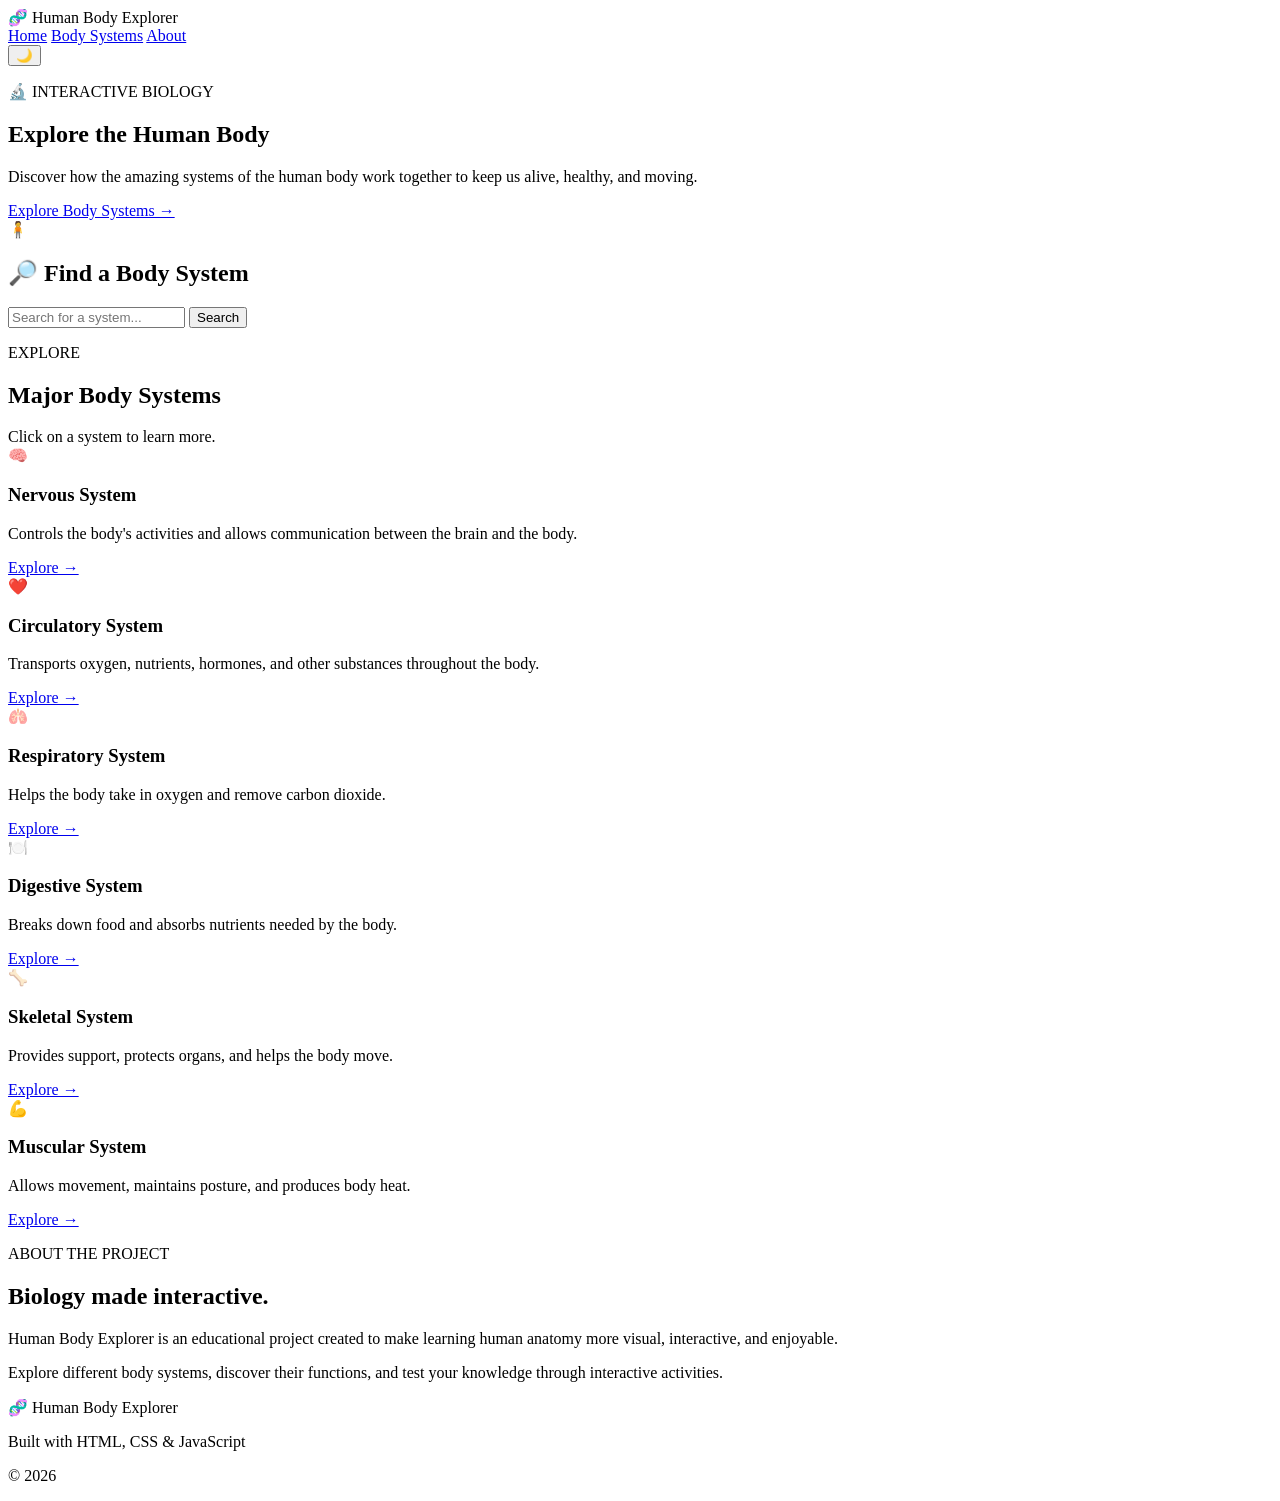
==== index.html @ b9c08f8f "Create index.html" ====
<!DOCTYPE html>
<html lang="en">
<head>
    <meta charset="UTF-8">
    <meta name="viewport" content="width=device-width, initial-scale=1.0">

    <title>Human Body Explorer 🧬</title>

    <link rel="stylesheet" href="style.css">
</head>

<body>

    <!-- =========================
         NAVIGATION BAR
    ========================== -->

    <header class="navbar">

        <div class="logo">
            🧬 Human Body Explorer
        </div>

        <nav>
            <a href="#home">Home</a>
            <a href="#systems">Body Systems</a>
            <a href="#about">About</a>
        </nav>

        <button id="themeButton">🌙</button>

    </header>


    <!-- =========================
         HERO SECTION
    ========================== -->

    <main>

        <section id="home" class="hero">

            <div class="hero-text">

                <p class="small-title">
                    🔬 INTERACTIVE BIOLOGY
                </p>

                <h1>
                    Explore the
                    <span>Human Body</span>
                </h1>

                <p>
                    Discover how the amazing systems of the human body
                    work together to keep us alive, healthy, and moving.
                </p>

                <a href="#systems" class="explore-button">
                    Explore Body Systems →
                </a>

            </div>


            <div class="hero-visual">

                <div class="body-circle">
                    🧍
                </div>

            </div>

        </section>


        <!-- =========================
             SEARCH SECTION
        ========================== -->

        <section class="search-section">

            <h2>🔎 Find a Body System</h2>

            <div class="search-box">

                <input
                    type="text"
                    id="searchInput"
                    placeholder="Search for a system..."
                >

                <button id="searchButton">
                    Search
                </button>

            </div>

        </section>


        <!-- =========================
             BODY SYSTEMS
        ========================== -->

        <section id="systems" class="systems-section">

            <div class="section-heading">

                <p>EXPLORE</p>

                <h2>
                    Major Body Systems
                </h2>

                <span>
                    Click on a system to learn more.
                </span>

            </div>


            <div class="system-grid">


                <!-- Nervous System -->

                <article class="system-card">

                    <div class="system-icon">
                        🧠
                    </div>

                    <h3>
                        Nervous System
                    </h3>

                    <p>
                        Controls the body's activities and allows
                        communication between the brain and the body.
                    </p>

                    <a href="pages/brain.html">
                        Explore →
                    </a>

                </article>


                <!-- Circulatory System -->

                <article class="system-card">

                    <div class="system-icon">
                        ❤️
                    </div>

                    <h3>
                        Circulatory System
                    </h3>

                    <p>
                        Transports oxygen, nutrients, hormones,
                        and other substances throughout the body.
                    </p>

                    <a href="pages/heart.html">
                        Explore →
                    </a>

                </article>


                <!-- Respiratory System -->

                <article class="system-card">

                    <div class="system-icon">
                        🫁
                    </div>

                    <h3>
                        Respiratory System
                    </h3>

                    <p>
                        Helps the body take in oxygen and remove
                        carbon dioxide.
                    </p>

                    <a href="pages/lungs.html">
                        Explore →
                    </a>

                </article>


                <!-- Digestive System -->

                <article class="system-card">

                    <div class="system-icon">
                        🍽️
                    </div>

                    <h3>
                        Digestive System
                    </h3>

                    <p>
                        Breaks down food and absorbs nutrients
                        needed by the body.
                    </p>

                    <a href="pages/digestive.html">
                        Explore →
                    </a>

                </article>


                <!-- Skeletal System -->

                <article class="system-card">

                    <div class="system-icon">
                        🦴
                    </div>

                    <h3>
                        Skeletal System
                    </h3>

                    <p>
                        Provides support, protects organs, and
                        helps the body move.
                    </p>

                    <a href="pages/skeletal.html">
                        Explore →
                    </a>

                </article>


                <!-- Muscular System -->

                <article class="system-card">

                    <div class="system-icon">
                        💪
                    </div>

                    <h3>
                        Muscular System
                    </h3>

                    <p>
                        Allows movement, maintains posture,
                        and produces body heat.
                    </p>

                    <a href="pages/muscular.html">
                        Explore →
                    </a>

                </article>


            </div>

        </section>


        <!-- =========================
             ABOUT SECTION
        ========================== -->

        <section id="about" class="about-section">

            <div>

                <p class="small-title">
                    ABOUT THE PROJECT
                </p>

                <h2>
                    Biology made interactive.
                </h2>

                <p>
                    Human Body Explorer is an educational project
                    created to make learning human anatomy more
                    visual, interactive, and enjoyable.
                </p>

                <p>
                    Explore different body systems, discover their
                    functions, and test your knowledge through
                    interactive activities.
                </p>

            </div>

        </section>


    </main>


    <!-- =========================
         FOOTER
    ========================== -->

    <footer>

        <p>
            🧬 Human Body Explorer
        </p>

        <p>
            Built with HTML, CSS & JavaScript
        </p>

        <p>
            © 2026
        </p>

    </footer>


    <!-- JavaScript -->

    <script src="script.js"></script>

</body>
</html>
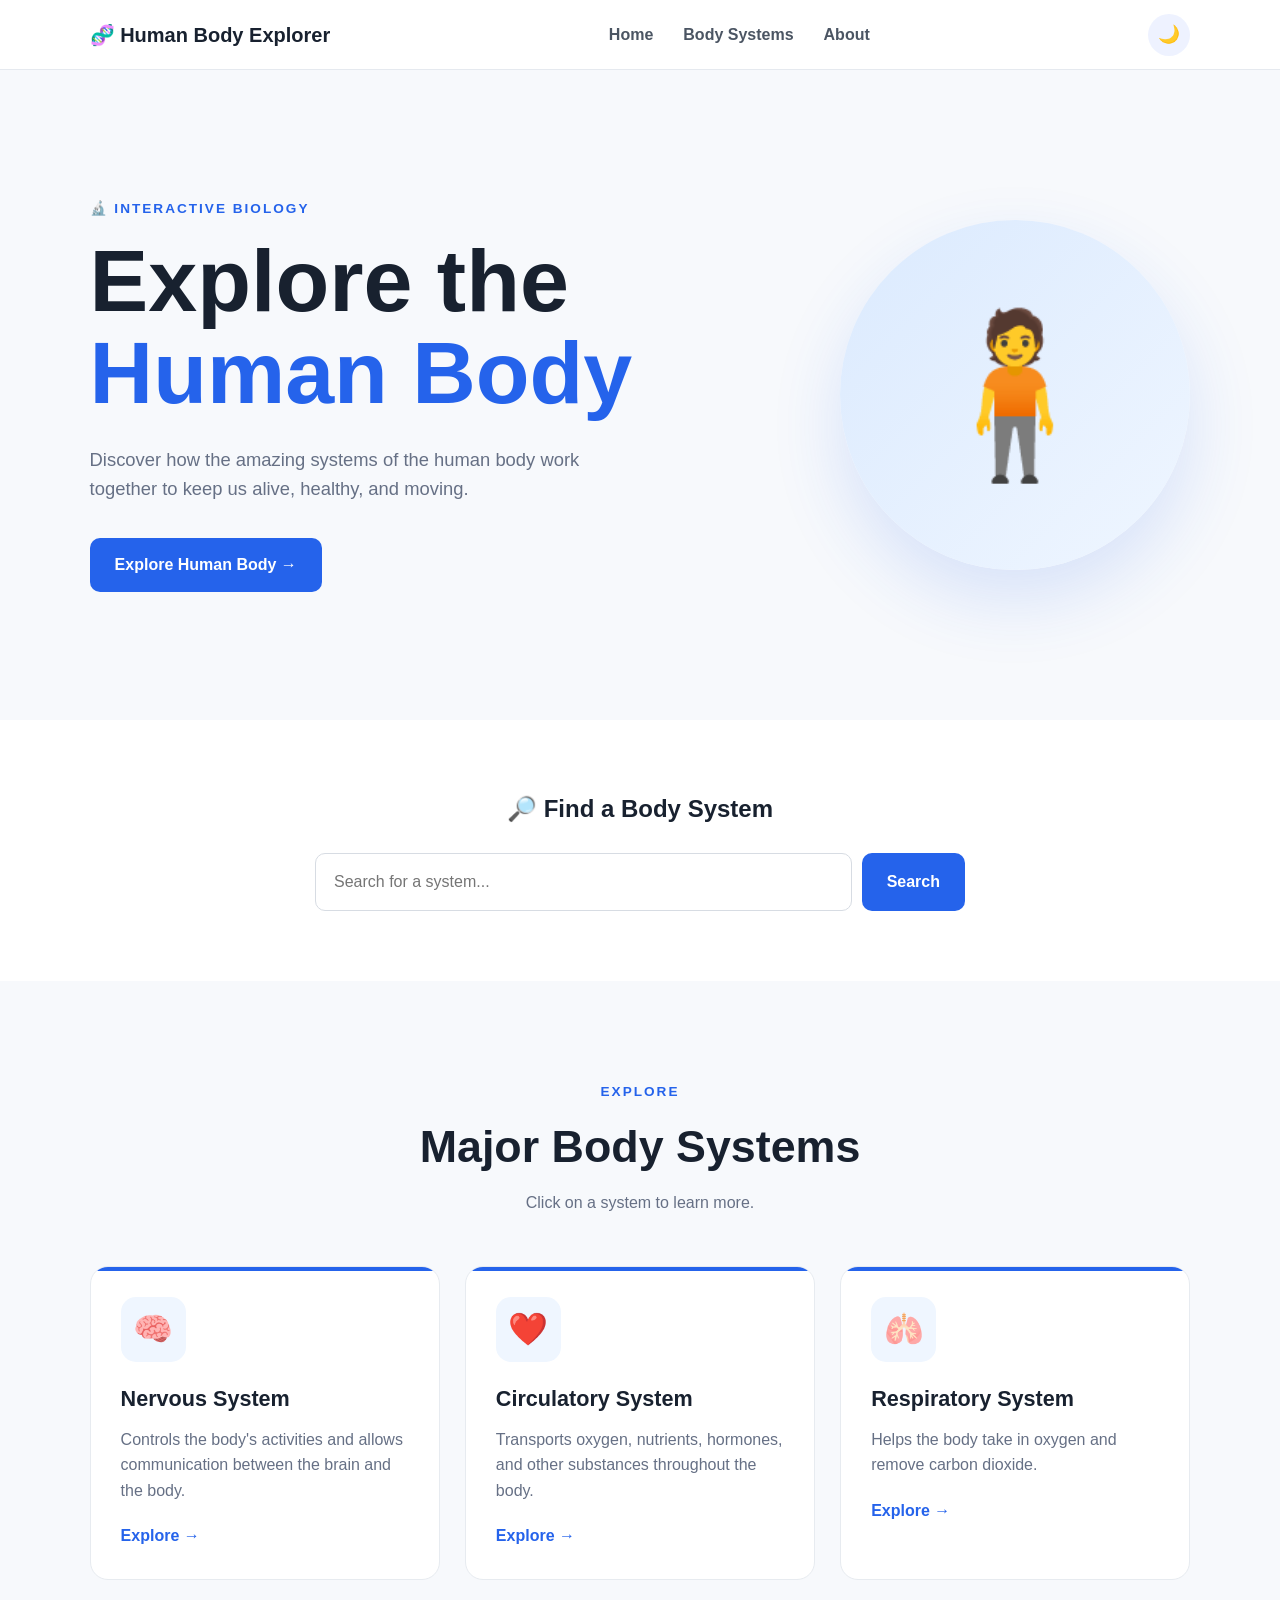
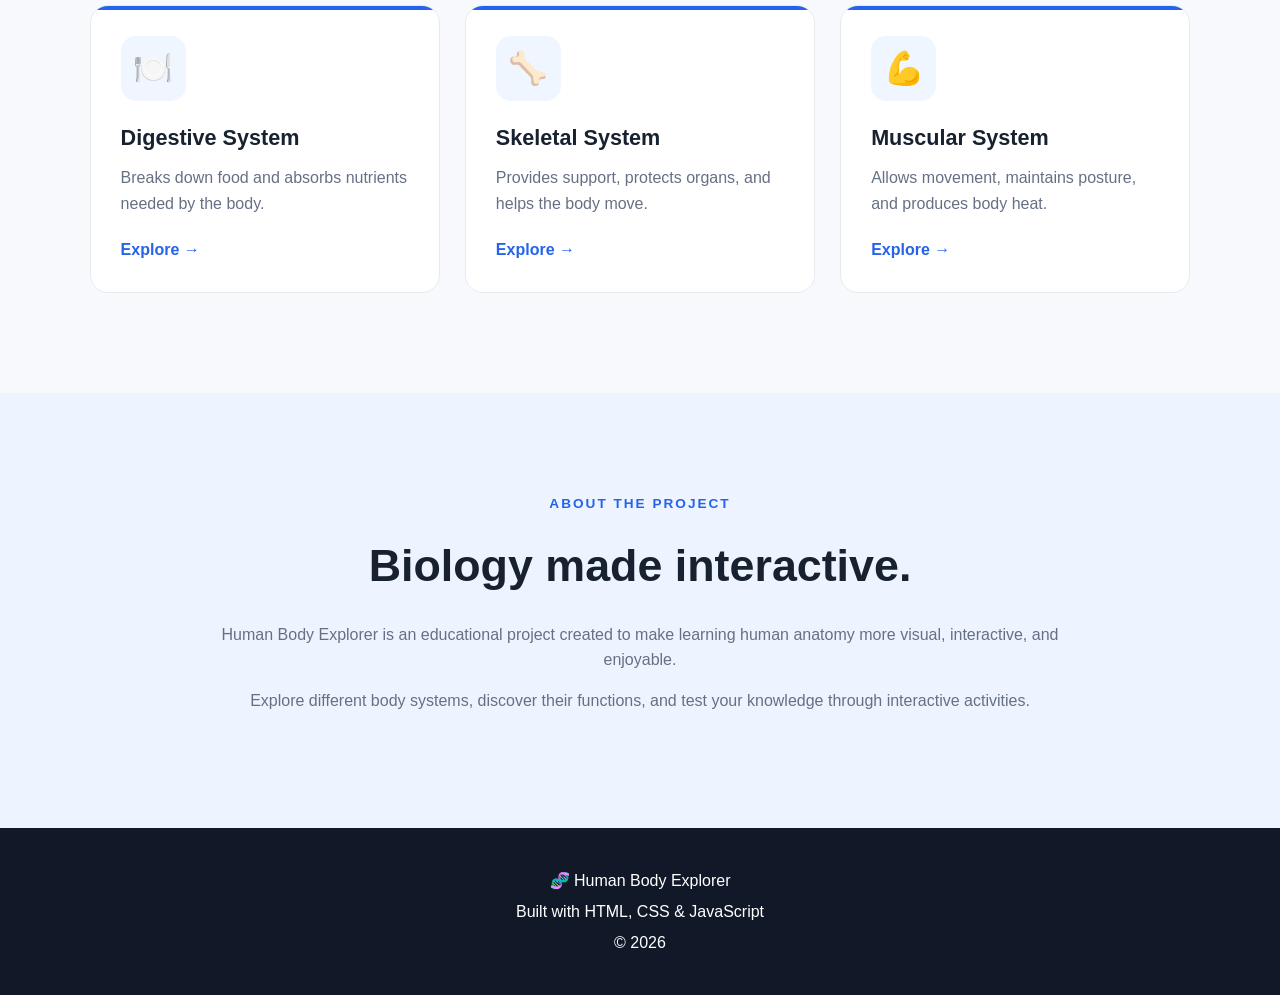
==== commit 59199b0e: "Update link to explore human body page" ====
--- a/index.html
+++ b/index.html
@@ -56,8 +56,8 @@
                     work together to keep us alive, healthy, and moving.
                 </p>
 
-                <a href="#systems" class="explore-button">
-                    Explore Body Systems →
+                <a href="pages/human-body.html" class="explore-button">
+                    Explore Human Body →
                 </a>
 
             </div>
--- a/style.css
+++ b/style.css
@@ -0,0 +1,609 @@
+/* =========================================================
+   HUMAN BODY EXPLORER
+   MAIN STYLESHEET
+========================================================= */
+
+/* =========================
+   GLOBAL
+========================= */
+
+* {
+    margin: 0;
+    padding: 0;
+    box-sizing: border-box;
+    scroll-behavior: smooth;
+}
+
+body {
+    font-family: Arial, Helvetica, sans-serif;
+    background: #f7f9fc;
+    color: #18212f;
+    line-height: 1.6;
+    transition: 0.3s ease;
+}
+
+a {
+    text-decoration: none;
+    color: inherit;
+}
+
+button,
+input {
+    font: inherit;
+}
+
+
+/* =========================
+   NAVBAR
+========================= */
+
+.navbar {
+    position: sticky;
+    top: 0;
+    z-index: 1000;
+
+    height: 70px;
+
+    display: flex;
+    align-items: center;
+    justify-content: space-between;
+
+    padding: 0 7%;
+
+    background: rgba(255, 255, 255, 0.95);
+    backdrop-filter: blur(10px);
+
+    border-bottom: 1px solid #e5e9ef;
+}
+
+.logo {
+    font-size: 1.25rem;
+    font-weight: 700;
+}
+
+.navbar nav {
+    display: flex;
+    gap: 30px;
+}
+
+.navbar nav a {
+    font-weight: 600;
+    color: #4b5563;
+    transition: 0.25s ease;
+}
+
+.navbar nav a:hover {
+    color: #2563eb;
+}
+
+#themeButton {
+    border: none;
+    background: #eef2ff;
+
+    width: 42px;
+    height: 42px;
+
+    border-radius: 50%;
+
+    cursor: pointer;
+    font-size: 1.1rem;
+
+    transition: 0.25s ease;
+}
+
+#themeButton:hover {
+    transform: rotate(15deg) scale(1.05);
+}
+
+
+/* =========================
+   HERO
+========================= */
+
+.hero {
+    min-height: 650px;
+
+    padding: 80px 7%;
+
+    display: flex;
+    align-items: center;
+    justify-content: space-between;
+
+    gap: 50px;
+}
+
+.hero-text {
+    max-width: 620px;
+}
+
+.small-title {
+    color: #2563eb;
+    font-weight: 700;
+    letter-spacing: 2px;
+    font-size: 0.85rem;
+
+    margin-bottom: 15px;
+}
+
+.hero h1 {
+    font-size: clamp(3rem, 7vw, 5.5rem);
+    line-height: 1.05;
+
+    margin-bottom: 25px;
+}
+
+.hero h1 span {
+    color: #2563eb;
+}
+
+.hero-text > p:not(.small-title) {
+    font-size: 1.15rem;
+    color: #667085;
+
+    max-width: 560px;
+
+    margin-bottom: 35px;
+}
+
+.explore-button {
+    display: inline-block;
+
+    padding: 14px 25px;
+
+    background: #2563eb;
+    color: white;
+
+    border-radius: 10px;
+
+    font-weight: 700;
+
+    transition: 0.25s ease;
+}
+
+.explore-button:hover {
+    transform: translateY(-3px);
+    box-shadow: 0 12px 25px rgba(37, 99, 235, 0.25);
+}
+
+
+/* =========================
+   HERO VISUAL
+========================= */
+
+.hero-visual {
+    display: flex;
+    justify-content: center;
+    align-items: center;
+
+    min-width: 350px;
+}
+
+.body-circle {
+    width: 350px;
+    height: 350px;
+
+    border-radius: 50%;
+
+    display: flex;
+    justify-content: center;
+    align-items: center;
+
+    font-size: 10rem;
+
+    background: linear-gradient(
+        135deg,
+        #dbeafe,
+        #eff6ff
+    );
+
+    box-shadow:
+        0 30px 70px rgba(37, 99, 235, 0.15);
+
+    animation: floating 4s ease-in-out infinite;
+}
+
+@keyframes floating {
+
+    0% {
+        transform: translateY(0);
+    }
+
+    50% {
+        transform: translateY(-15px);
+    }
+
+    100% {
+        transform: translateY(0);
+    }
+}
+
+
+/* =========================
+   SEARCH
+========================= */
+
+.search-section {
+    padding: 70px 7%;
+
+    text-align: center;
+
+    background: white;
+}
+
+.search-section h2 {
+    margin-bottom: 25px;
+}
+
+.search-box {
+    max-width: 650px;
+
+    margin: auto;
+
+    display: flex;
+
+    gap: 10px;
+}
+
+.search-box input {
+    flex: 1;
+
+    padding: 15px 18px;
+
+    border: 1px solid #d7dce3;
+    border-radius: 10px;
+
+    outline: none;
+
+    background: white;
+}
+
+.search-box input:focus {
+    border-color: #2563eb;
+}
+
+.search-box button {
+    padding: 0 25px;
+
+    border: none;
+    border-radius: 10px;
+
+    background: #2563eb;
+    color: white;
+
+    font-weight: 700;
+
+    cursor: pointer;
+}
+
+
+/* =========================
+   SYSTEMS SECTION
+========================= */
+
+.systems-section {
+    padding: 100px 7%;
+}
+
+.section-heading {
+    text-align: center;
+
+    margin-bottom: 50px;
+}
+
+.section-heading p {
+    color: #2563eb;
+
+    font-size: 0.85rem;
+
+    letter-spacing: 2px;
+
+    font-weight: 700;
+}
+
+.section-heading h2 {
+    font-size: 2.8rem;
+
+    margin: 8px 0;
+}
+
+.section-heading span {
+    color: #667085;
+}
+
+
+/* =========================
+   SYSTEM GRID
+========================= */
+
+.system-grid {
+    display: grid;
+
+    grid-template-columns:
+        repeat(3, 1fr);
+
+    gap: 25px;
+
+    max-width: 1200px;
+
+    margin: auto;
+}
+
+
+/* =========================
+   SYSTEM CARD
+========================= */
+
+.system-card {
+    background: white;
+
+    padding: 30px;
+
+    border-radius: 18px;
+
+    border: 1px solid #e7ebf0;
+
+    transition:
+        transform 0.3s ease,
+        box-shadow 0.3s ease;
+
+    position: relative;
+    overflow: hidden;
+}
+
+.system-card::before {
+    content: "";
+
+    position: absolute;
+
+    top: 0;
+    left: 0;
+
+    width: 100%;
+    height: 4px;
+
+    background: #2563eb;
+}
+
+.system-card:hover {
+    transform: translateY(-8px);
+
+    box-shadow:
+        0 20px 40px rgba(15, 23, 42, 0.08);
+}
+
+.system-icon {
+    width: 65px;
+    height: 65px;
+
+    display: flex;
+    align-items: center;
+    justify-content: center;
+
+    border-radius: 15px;
+
+    background: #eff6ff;
+
+    font-size: 2rem;
+
+    margin-bottom: 20px;
+}
+
+.system-card h3 {
+    font-size: 1.35rem;
+
+    margin-bottom: 10px;
+}
+
+.system-card p {
+    color: #667085;
+
+    margin-bottom: 20px;
+}
+
+.system-card a {
+    color: #2563eb;
+
+    font-weight: 700;
+}
+
+
+/* =========================
+   ABOUT
+========================= */
+
+.about-section {
+    padding: 100px 7%;
+
+    background: #eef4ff;
+}
+
+.about-section > div {
+    max-width: 850px;
+
+    margin: auto;
+
+    text-align: center;
+}
+
+.about-section h2 {
+    font-size: 2.8rem;
+
+    margin-bottom: 20px;
+}
+
+.about-section p:not(.small-title) {
+    color: #667085;
+
+    margin-bottom: 15px;
+}
+
+
+/* =========================
+   FOOTER
+========================= */
+
+footer {
+    padding: 35px 7%;
+
+    text-align: center;
+
+    background: #111827;
+
+    color: white;
+}
+
+footer p {
+    margin: 5px 0;
+}
+
+
+/* =========================
+   DARK MODE
+========================= */
+
+body.dark-mode {
+    background: #0f172a;
+    color: #f8fafc;
+}
+
+body.dark-mode .navbar {
+    background: rgba(15, 23, 42, 0.95);
+    border-color: #263449;
+}
+
+body.dark-mode .navbar nav a {
+    color: #cbd5e1;
+}
+
+body.dark-mode .navbar nav a:hover {
+    color: #60a5fa;
+}
+
+body.dark-mode #themeButton {
+    background: #1e293b;
+}
+
+body.dark-mode .hero-text > p:not(.small-title) {
+    color: #94a3b8;
+}
+
+body.dark-mode .body-circle {
+    background: linear-gradient(
+        135deg,
+        #1e293b,
+        #172554
+    );
+}
+
+body.dark-mode .search-section {
+    background: #111827;
+}
+
+body.dark-mode .search-box input {
+    background: #1e293b;
+    border-color: #334155;
+    color: white;
+}
+
+body.dark-mode .system-card {
+    background: #111827;
+    border-color: #263449;
+}
+
+body.dark-mode .system-card p {
+    color: #94a3b8;
+}
+
+body.dark-mode .system-icon {
+    background: #1e293b;
+}
+
+body.dark-mode .section-heading span {
+    color: #94a3b8;
+}
+
+body.dark-mode .about-section {
+    background: #172554;
+}
+
+body.dark-mode .about-section p:not(.small-title) {
+    color: #cbd5e1;
+}
+
+
+/* =========================
+   RESPONSIVE DESIGN
+========================= */
+
+@media (max-width: 900px) {
+
+    .hero {
+        flex-direction: column;
+
+        text-align: center;
+
+        padding-top: 60px;
+    }
+
+    .hero-text {
+        max-width: 700px;
+    }
+
+    .hero-visual {
+        min-width: auto;
+    }
+
+    .system-grid {
+        grid-template-columns:
+            repeat(2, 1fr);
+    }
+
+}
+
+
+@media (max-width: 650px) {
+
+    .navbar {
+        padding: 0 5%;
+    }
+
+    .navbar nav {
+        display: none;
+    }
+
+    .hero {
+        padding: 60px 5%;
+    }
+
+    .body-circle {
+        width: 260px;
+        height: 260px;
+
+        font-size: 7rem;
+    }
+
+    .systems-section {
+        padding: 70px 5%;
+    }
+
+    .system-grid {
+        grid-template-columns: 1fr;
+    }
+
+    .search-section {
+        padding: 60px 5%;
+    }
+
+    .search-box {
+        flex-direction: column;
+    }
+
+    .search-box button {
+        padding: 14px;
+    }
+
+    .about-section {
+        padding: 70px 5%;
+    }
+
+}
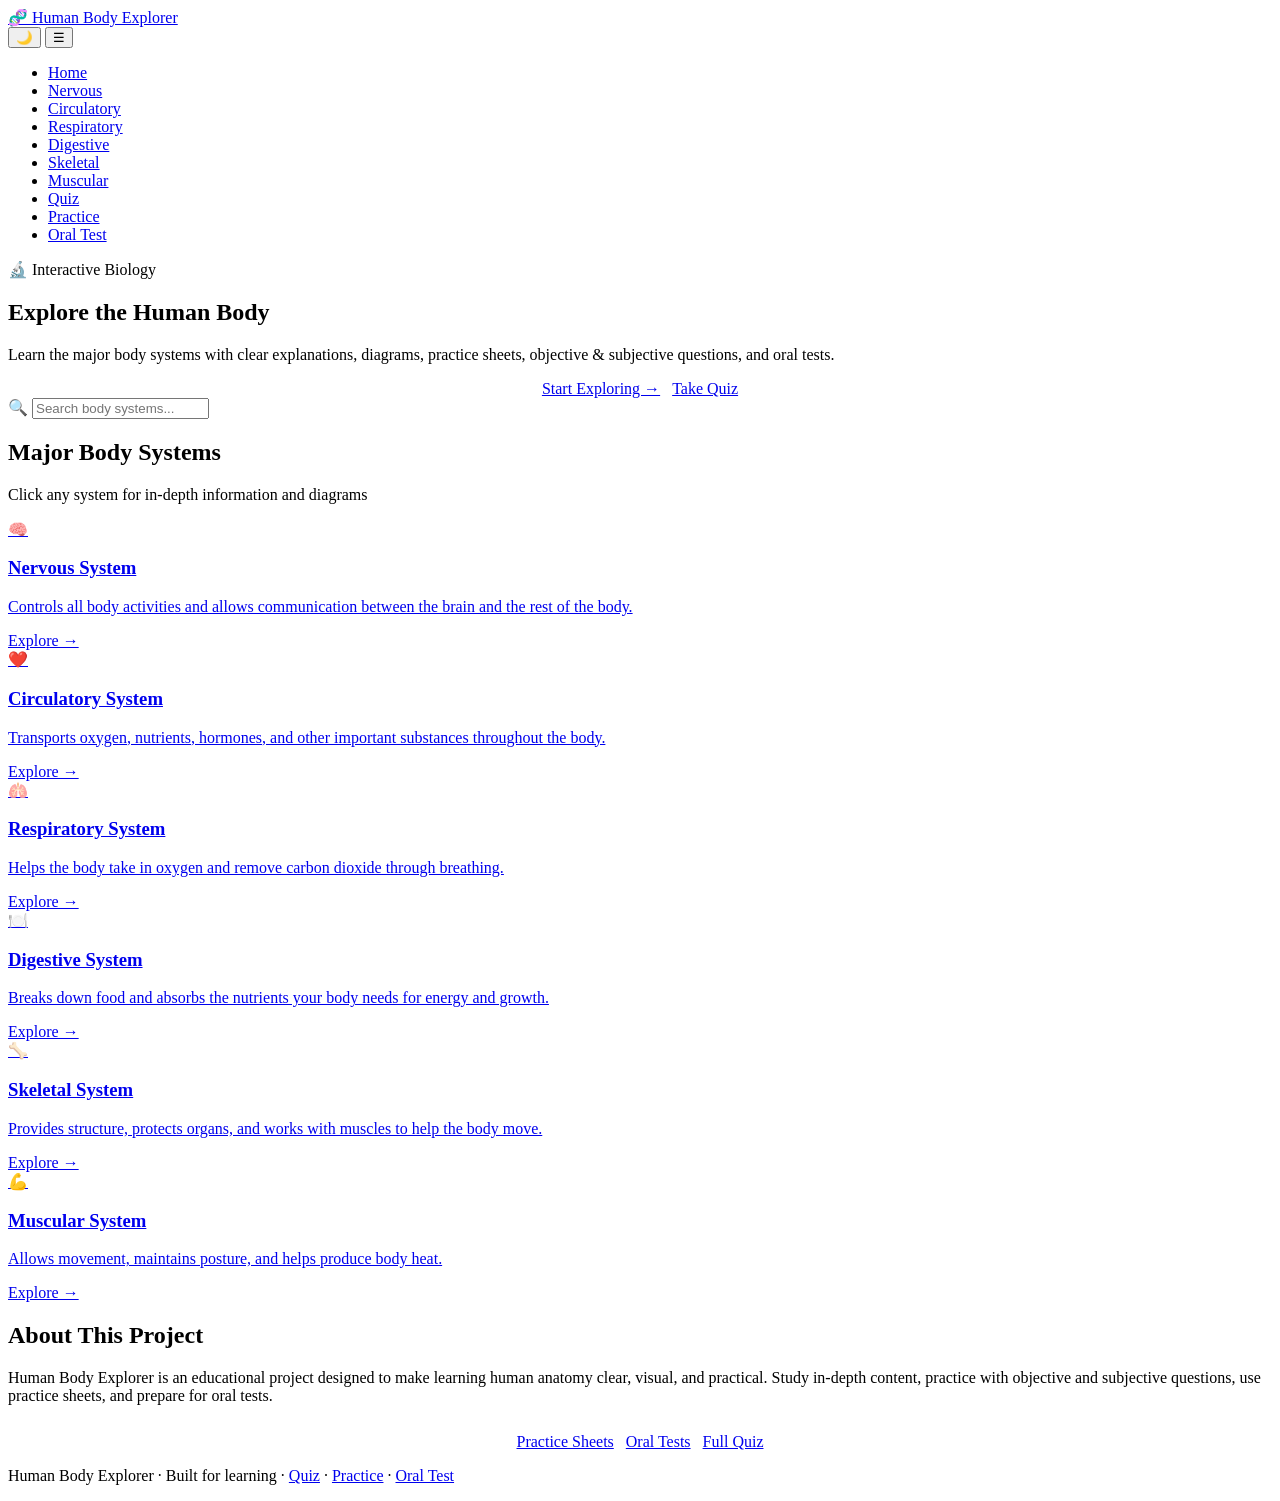
==== commit 2cc80ce1: "Update index.html" ====
--- a/index.html
+++ b/index.html
@@ -1,337 +1,142 @@
 <!DOCTYPE html>
 <html lang="en">
 <head>
-    <meta charset="UTF-8">
-    <meta name="viewport" content="width=device-width, initial-scale=1.0">
+  <meta charset="UTF-8" />
+  <meta name="viewport" content="width=device-width, initial-scale=1.0" />
+  <title>Human Body Explorer 🧬</title>
+  <meta name="description" content="Explore the major systems of the human body with in-depth info, diagrams, practice sheets, and quizzes." />
+  <link rel="preconnect" href="https://fonts.googleapis.com" />
+  <link rel="preconnect" href="https://fonts.gstatic.com" crossorigin />
+  <link href="https://fonts.googleapis.com/css2?family=Inter:wght@400;500;600;700&display=swap" rel="stylesheet" />
+  <link rel="stylesheet" href="css/style.css" />
+</head>
+<body>
+  <nav class="navbar">
+    <div class="container nav-inner">
+      <a href="index.html" class="logo">
+        <span class="logo-icon">🧬</span>
+        <span>Human Body Explorer</span>
+      </a>
 
-    <title>Human Body Explorer 🧬</title>
+      <div class="nav-actions">
+        <button class="theme-toggle" id="themeToggle" aria-label="Toggle dark mode">🌙</button>
+        <button class="menu-btn" id="menuBtn" aria-label="Toggle menu">☰</button>
+      </div>
 
-    <link rel="stylesheet" href="style.css">
-</head>
+      <ul class="nav-links" id="navLinks">
+        <li><a href="index.html" class="active">Home</a></li>
+        <li><a href="pages/nervous.html">Nervous</a></li>
+        <li><a href="pages/circulatory.html">Circulatory</a></li>
+        <li><a href="pages/respiratory.html">Respiratory</a></li>
+        <li><a href="pages/digestive.html">Digestive</a></li>
+        <li><a href="pages/skeletal.html">Skeletal</a></li>
+        <li><a href="pages/muscular.html">Muscular</a></li>
+        <li><a href="quiz.html">Quiz</a></li>
+        <li><a href="practice.html">Practice</a></li>
+        <li><a href="oral.html">Oral Test</a></li>
+      </ul>
+    </div>
+  </nav>
 
-<body>
+  <section class="hero">
+    <div class="container">
+      <div class="hero-badge">🔬 Interactive Biology</div>
+      <h1>Explore the Human Body</h1>
+      <p>
+        Learn the major body systems with clear explanations, diagrams, practice sheets, objective & subjective questions, and oral tests.
+      </p>
+      <div style="display:flex; gap:12px; justify-content:center; flex-wrap:wrap;">
+        <a href="#systems" class="btn btn-primary">Start Exploring →</a>
+        <a href="quiz.html" class="btn btn-outline">Take Quiz</a>
+      </div>
+    </div>
+  </section>
 
-    <!-- =========================
-         NAVIGATION BAR
-    ========================== -->
+  <section class="search-section">
+    <div class="container">
+      <div class="search-box">
+        <span class="search-icon">🔍</span>
+        <input type="text" id="searchInput" placeholder="Search body systems..." autocomplete="off" />
+      </div>
+    </div>
+  </section>
 
-    <header class="navbar">
+  <section class="systems-section" id="systems">
+    <div class="container">
+      <div class="section-header">
+        <h2>Major Body Systems</h2>
+        <p>Click any system for in-depth information and diagrams</p>
+      </div>
 
-        <div class="logo">
-            🧬 Human Body Explorer
+      <div class="systems-grid" id="systemsGrid">
+        <a href="pages/nervous.html" class="system-card" data-keywords="nervous brain nerves signals control communication neurons">
+          <div class="system-icon icon-nervous">🧠</div>
+          <h3>Nervous System</h3>
+          <p>Controls all body activities and allows communication between the brain and the rest of the body.</p>
+          <span class="card-link">Explore →</span>
+        </a>
+
+        <a href="pages/circulatory.html" class="system-card" data-keywords="circulatory heart blood vessels oxygen nutrients transport">
+          <div class="system-icon icon-circulatory">❤️</div>
+          <h3>Circulatory System</h3>
+          <p>Transports oxygen, nutrients, hormones, and other important substances throughout the body.</p>
+          <span class="card-link">Explore →</span>
+        </a>
+
+        <a href="pages/respiratory.html" class="system-card" data-keywords="respiratory lungs breathing oxygen carbon dioxide alveoli">
+          <div class="system-icon icon-respiratory">🫁</div>
+          <h3>Respiratory System</h3>
+          <p>Helps the body take in oxygen and remove carbon dioxide through breathing.</p>
+          <span class="card-link">Explore →</span>
+        </a>
+
+        <a href="pages/digestive.html" class="system-card" data-keywords="digestive stomach food nutrients energy intestine">
+          <div class="system-icon icon-digestive">🍽️</div>
+          <h3>Digestive System</h3>
+          <p>Breaks down food and absorbs the nutrients your body needs for energy and growth.</p>
+          <span class="card-link">Explore →</span>
+        </a>
+
+        <a href="pages/skeletal.html" class="system-card" data-keywords="skeletal bones skeleton support protect movement joints">
+          <div class="system-icon icon-skeletal">🦴</div>
+          <h3>Skeletal System</h3>
+          <p>Provides structure, protects organs, and works with muscles to help the body move.</p>
+          <span class="card-link">Explore →</span>
+        </a>
+
+        <a href="pages/muscular.html" class="system-card" data-keywords="muscular muscles movement posture heat skeletal smooth cardiac">
+          <div class="system-icon icon-muscular">💪</div>
+          <h3>Muscular System</h3>
+          <p>Allows movement, maintains posture, and helps produce body heat.</p>
+          <span class="card-link">Explore →</span>
+        </a>
+      </div>
+    </div>
+  </section>
+
+  <section class="about-section">
+    <div class="container">
+      <div class="about-content">
+        <h2>About This Project</h2>
+        <p>
+          Human Body Explorer is an educational project designed to make learning human anatomy clear, visual, and practical.
+          Study in-depth content, practice with objective and subjective questions, use practice sheets, and prepare for oral tests.
+        </p>
+        <div style="margin-top:28px; display:flex; gap:12px; justify-content:center; flex-wrap:wrap;">
+          <a href="practice.html" class="btn btn-outline btn-sm">Practice Sheets</a>
+          <a href="oral.html" class="btn btn-outline btn-sm">Oral Tests</a>
+          <a href="quiz.html" class="btn btn-outline btn-sm">Full Quiz</a>
         </div>
+      </div>
+    </div>
+  </section>
 
-        <nav>
-            <a href="#home">Home</a>
-            <a href="#systems">Body Systems</a>
-            <a href="#about">About</a>
-        </nav>
+  <footer class="footer">
+    <div class="container">
+      <p>Human Body Explorer · Built for learning · <a href="quiz.html">Quiz</a> · <a href="practice.html">Practice</a> · <a href="oral.html">Oral Test</a></p>
+    </div>
+  </footer>
 
-        <button id="themeButton">🌙</button>
-
-    </header>
-
-
-    <!-- =========================
-         HERO SECTION
-    ========================== -->
-
-    <main>
-
-        <section id="home" class="hero">
-
-            <div class="hero-text">
-
-                <p class="small-title">
-                    🔬 INTERACTIVE BIOLOGY
-                </p>
-
-                <h1>
-                    Explore the
-                    <span>Human Body</span>
-                </h1>
-
-                <p>
-                    Discover how the amazing systems of the human body
-                    work together to keep us alive, healthy, and moving.
-                </p>
-
-                <a href="pages/human-body.html" class="explore-button">
-                    Explore Human Body →
-                </a>
-
-            </div>
-
-
-            <div class="hero-visual">
-
-                <div class="body-circle">
-                    🧍
-                </div>
-
-            </div>
-
-        </section>
-
-
-        <!-- =========================
-             SEARCH SECTION
-        ========================== -->
-
-        <section class="search-section">
-
-            <h2>🔎 Find a Body System</h2>
-
-            <div class="search-box">
-
-                <input
-                    type="text"
-                    id="searchInput"
-                    placeholder="Search for a system..."
-                >
-
-                <button id="searchButton">
-                    Search
-                </button>
-
-            </div>
-
-        </section>
-
-
-        <!-- =========================
-             BODY SYSTEMS
-        ========================== -->
-
-        <section id="systems" class="systems-section">
-
-            <div class="section-heading">
-
-                <p>EXPLORE</p>
-
-                <h2>
-                    Major Body Systems
-                </h2>
-
-                <span>
-                    Click on a system to learn more.
-                </span>
-
-            </div>
-
-
-            <div class="system-grid">
-
-
-                <!-- Nervous System -->
-
-                <article class="system-card">
-
-                    <div class="system-icon">
-                        🧠
-                    </div>
-
-                    <h3>
-                        Nervous System
-                    </h3>
-
-                    <p>
-                        Controls the body's activities and allows
-                        communication between the brain and the body.
-                    </p>
-
-                    <a href="pages/brain.html">
-                        Explore →
-                    </a>
-
-                </article>
-
-
-                <!-- Circulatory System -->
-
-                <article class="system-card">
-
-                    <div class="system-icon">
-                        ❤️
-                    </div>
-
-                    <h3>
-                        Circulatory System
-                    </h3>
-
-                    <p>
-                        Transports oxygen, nutrients, hormones,
-                        and other substances throughout the body.
-                    </p>
-
-                    <a href="pages/heart.html">
-                        Explore →
-                    </a>
-
-                </article>
-
-
-                <!-- Respiratory System -->
-
-                <article class="system-card">
-
-                    <div class="system-icon">
-                        🫁
-                    </div>
-
-                    <h3>
-                        Respiratory System
-                    </h3>
-
-                    <p>
-                        Helps the body take in oxygen and remove
-                        carbon dioxide.
-                    </p>
-
-                    <a href="pages/lungs.html">
-                        Explore →
-                    </a>
-
-                </article>
-
-
-                <!-- Digestive System -->
-
-                <article class="system-card">
-
-                    <div class="system-icon">
-                        🍽️
-                    </div>
-
-                    <h3>
-                        Digestive System
-                    </h3>
-
-                    <p>
-                        Breaks down food and absorbs nutrients
-                        needed by the body.
-                    </p>
-
-                    <a href="pages/digestive.html">
-                        Explore →
-                    </a>
-
-                </article>
-
-
-                <!-- Skeletal System -->
-
-                <article class="system-card">
-
-                    <div class="system-icon">
-                        🦴
-                    </div>
-
-                    <h3>
-                        Skeletal System
-                    </h3>
-
-                    <p>
-                        Provides support, protects organs, and
-                        helps the body move.
-                    </p>
-
-                    <a href="pages/skeletal.html">
-                        Explore →
-                    </a>
-
-                </article>
-
-
-                <!-- Muscular System -->
-
-                <article class="system-card">
-
-                    <div class="system-icon">
-                        💪
-                    </div>
-
-                    <h3>
-                        Muscular System
-                    </h3>
-
-                    <p>
-                        Allows movement, maintains posture,
-                        and produces body heat.
-                    </p>
-
-                    <a href="pages/muscular.html">
-                        Explore →
-                    </a>
-
-                </article>
-
-
-            </div>
-
-        </section>
-
-
-        <!-- =========================
-             ABOUT SECTION
-        ========================== -->
-
-        <section id="about" class="about-section">
-
-            <div>
-
-                <p class="small-title">
-                    ABOUT THE PROJECT
-                </p>
-
-                <h2>
-                    Biology made interactive.
-                </h2>
-
-                <p>
-                    Human Body Explorer is an educational project
-                    created to make learning human anatomy more
-                    visual, interactive, and enjoyable.
-                </p>
-
-                <p>
-                    Explore different body systems, discover their
-                    functions, and test your knowledge through
-                    interactive activities.
-                </p>
-
-            </div>
-
-        </section>
-
-
-    </main>
-
-
-    <!-- =========================
-         FOOTER
-    ========================== -->
-
-    <footer>
-
-        <p>
-            🧬 Human Body Explorer
-        </p>
-
-        <p>
-            Built with HTML, CSS & JavaScript
-        </p>
-
-        <p>
-            © 2026
-        </p>
-
-    </footer>
-
-
-    <!-- JavaScript -->
-
-    <script src="script.js"></script>
-
+  <script src="js/main.js"></script>
 </body>
 </html>
